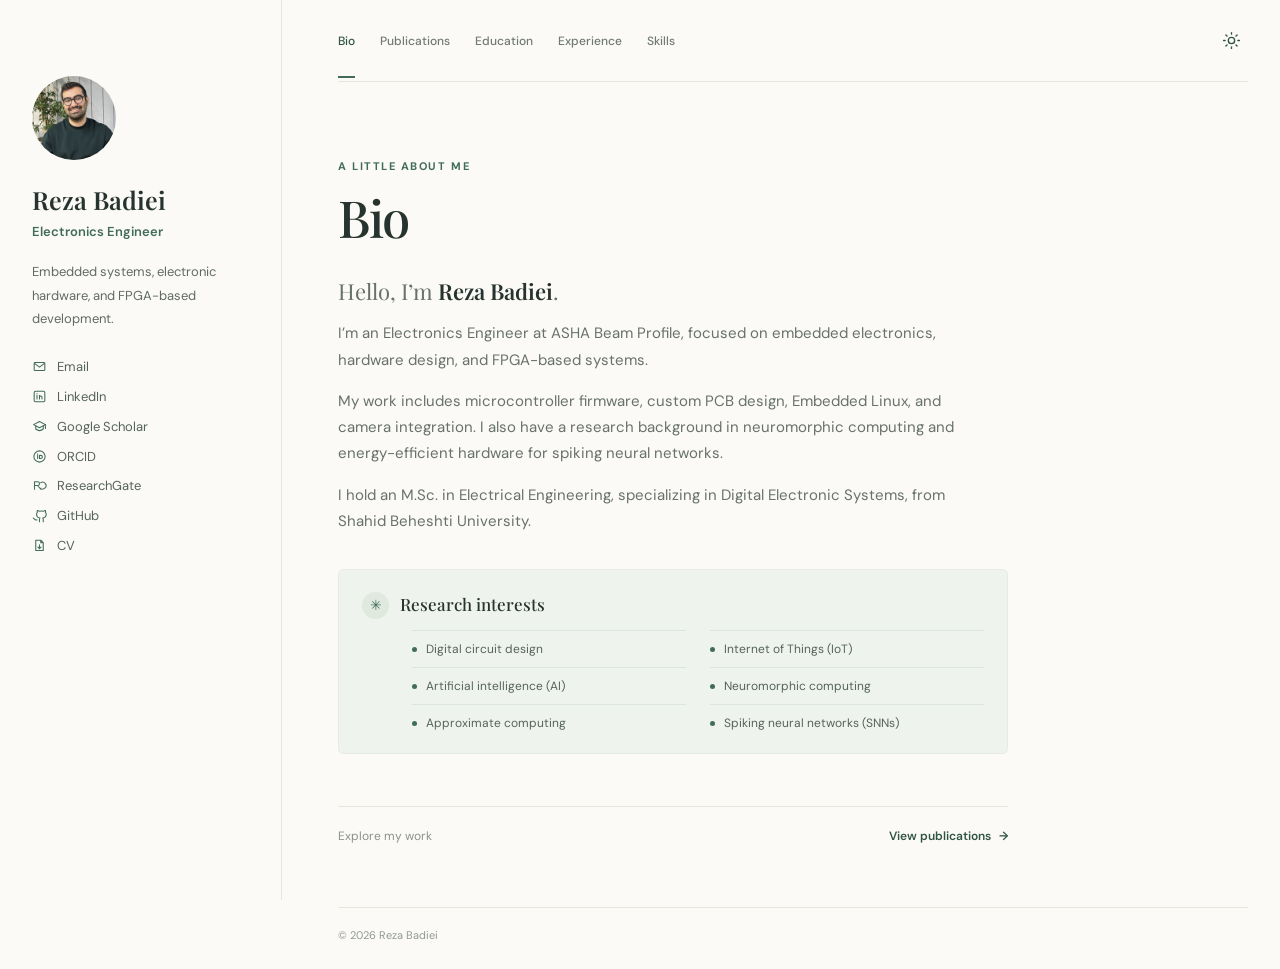
==== index.html @ c8e08eb1 "Build personal academic portfolio website" ====
<!doctype html>
<html lang="en">
<head>
  <meta charset="utf-8">
  <meta name="viewport" content="width=device-width, initial-scale=1">
  <meta name="description" content="The personal website of Reza Badiei.">
  <title>Bio — Reza Badiei</title>
  <link rel="stylesheet" href="assets/css/site.css">
  <script src="assets/js/profile.js" defer></script>
  <script src="assets/js/theme-toggle.js" defer></script>
</head>
<body>
  <div class="site-shell">
    <site-profile class="profile" role="complementary" aria-label="Profile"></site-profile>

    <main class="main-column">
      <header class="mobile-header"><a href="index.html">Reza Badiei</a></header>
      <div class="nav-row"><nav class="site-nav" aria-label="Main navigation">
        <a class="active" aria-current="page" href="index.html">Bio</a>
        <a href="publications.html">Publications</a>
        <a href="education.html">Education</a>
        <a href="experience.html">Experience</a>
        <a href="skills.html">Skills</a>
        
      </nav><theme-toggle class="theme-toggle"></theme-toggle></div>
      <article class="page-content">
        <p class="eyebrow">A little about me</p>
        <h1>Bio</h1>
        <p class="intro">Hello, I’m <strong>Reza Badiei</strong>.</p>
        <p>I’m an Electronics Engineer at ASHA Beam Profile, focused on embedded electronics, hardware design, and FPGA-based systems.</p>
        <p>My work includes microcontroller firmware, custom PCB design, Embedded Linux, and camera integration. I also have a research background in neuromorphic computing and energy-efficient hardware for spiking neural networks.</p>
        <p>I hold an M.Sc. in Electrical Engineering, specializing in Digital Electronic Systems, from Shahid Beheshti University.</p>
        <section class="research-card" aria-labelledby="research-interests-heading">
          <div class="research-card-heading">
            <span class="research-mark" aria-hidden="true">✳</span>
            <h2 id="research-interests-heading">Research interests</h2>
          </div>
          <ul class="research-interest-list">
            <li>Digital circuit design</li>
            <li>Internet of Things (IoT)</li>
            <li>Artificial intelligence (AI)</li>
            <li>Neuromorphic computing</li>
            <li>Approximate computing</li> 
            <li>Spiking neural networks (SNNs)</li>
          </ul>
        </section>
        <div class="page-next"><span>Explore my work</span><a href="publications.html">View publications <span aria-hidden="true">→</span></a></div>
      </article>
      <footer class="site-footer">© <span id="year">2026</span> Reza Badiei</footer>
    </main>
  </div>
</body>
</html>
---- assets/css/site.css ----
@import url('https://fonts.googleapis.com/css2?family=DM+Sans:wght@400;500;600;700&family=Playfair+Display:wght@500;600&display=swap');

:root {
  color-scheme: light;
  --ink: #26332e;
  --muted: #77817b;
  --accent: #426c5a;
  --accent-dark: #315544;
  --paper: #fbfaf7;
  --line: #e8e7df;
  --soft-green: #eff3ed;
}

:root[data-theme="dark"] {
  color-scheme: dark;
  --ink: #e5eae6;
  --muted: #a5b0a8;
  --accent: #a4c4ad;
  --accent-dark: #c0d8c7;
  --paper: #171c19;
  --line: #303a33;
  --soft-green: #222c25;
}

* { box-sizing: border-box; }
html { min-width: 320px; background: var(--paper); }
body { margin: 0; color: var(--ink); font-family: 'DM Sans', sans-serif; font-size: 15px; line-height: 1.75; }
a { color: inherit; text-decoration: none; }
a:focus-visible { outline: 3px solid #9fb6a5; outline-offset: 4px; border-radius: 3px; }
.site-shell { position: relative; width: min(1440px, calc(100% - 64px)); min-height: 100vh; margin: 0 auto; display: grid; grid-template-columns: 250px minmax(0, 1fr); gap: 56px; }
.profile { align-self: start; position: sticky; top: 0; padding: 76px 0 36px; min-height: 100vh; border-right: 1px solid var(--line); padding-right: 32px; }
.portrait { width: 84px; height: 84px; display: grid; place-items: center; overflow: hidden; margin-bottom: 24px; border-radius: 50%; background: #e5ebe2; color: var(--accent-dark); font-family: 'Playfair Display', serif; font-size: 25px; letter-spacing: .04em; }
.portrait img { display: block; width: 100%; height: 100%; object-fit: cover; object-position: center 70%; transform: scale(1.12); }
.profile-name { display: block; font-family: 'Playfair Display', serif; font-size: 25px; font-weight: 600; line-height: 1.3; }
.profile-role { margin: 4px 0 17px; color: var(--accent); font-size: 13px; font-weight: 600; }
.profile-bio { max-width: 200px; margin: 0; color: #606b64; font-size: 13px; line-height: 1.8; }
.profile-links { display: grid; gap: 7px; margin-top: 26px; }
.profile-links a { width: fit-content; color: #55635b; font-size: 13px; transition: color .18s ease; }
.profile-links a:hover { color: var(--accent); }
.profile-links span { display: inline-block; width: 22px; color: var(--accent); }
.profile-links .cv-download { display: block; color: #55635b; font-weight: 400; }
.profile-links .cv-download:hover { color: var(--accent); }
.profile-links .author-icon svg { width: 15px; height: 15px; vertical-align: -3px; fill: none; stroke: currentColor; stroke-linecap: round; stroke-linejoin: round; stroke-width: 1.7; }
.profile-links .orcid-icon svg { width: 16px; height: 16px; stroke-width: 1.5; }
.profile-links .profile-location { width: fit-content; margin: 0; padding: 0; border: 0; color: #55635b; font-size: 13px; line-height: 1.75; }
.main-column { position: relative; min-width: 0; display: flex; flex-direction: column; }
.mobile-header { display: none; }
.nav-row { display: flex; align-items: stretch; gap: 16px; min-height: 81px; border-bottom: 1px solid var(--line); }
.site-nav { display: flex; flex: 1 1 auto; min-width: 0; flex-wrap: wrap; align-items: center; gap: 0 25px; min-height: 81px; }
.theme-toggle { display: flex; flex: 0 0 auto; align-self: center; margin: 0; }
.theme-icon-button { display: grid; width: 34px; height: 34px; place-items: center; padding: 0; border: 0; border-radius: 50%; background: transparent; color: var(--accent-dark); cursor: pointer; transition: background .18s ease, color .18s ease; }
.theme-icon-button:hover { background: var(--soft-green); }
.theme-icon-button:focus-visible { outline: 2px solid var(--accent); outline-offset: 2px; }
#theme-icon svg { display: block; width: 19px; height: 19px; fill: none; stroke: currentColor; stroke-linecap: round; stroke-linejoin: round; stroke-width: 1.7; }
#theme-icon .theme-moon { display: none; }
html[data-theme="dark"] #theme-icon .theme-sun { display: none; }
html[data-theme="dark"] #theme-icon .theme-moon { display: block; }
.site-nav a { position: relative; padding: 27px 0 25px; color: #707973; font-size: 12px; font-weight: 500; transition: color .18s ease; }
.site-nav a:hover, .site-nav a.active { color: var(--accent-dark); }
.site-nav a.active::after { position: absolute; right: 0; bottom: -1px; left: 0; height: 2px; background: var(--accent); content: ''; }
.page-content { flex: 1; padding: 75px 0 60px; max-width: 670px; }
.eyebrow { margin: 0 0 11px; color: var(--accent); font-size: 11px; font-weight: 700; letter-spacing: .14em; text-transform: uppercase; }
h1, h2, p { margin-top: 0; }
h1 { margin-bottom: 28px; font-family: 'Playfair Display', Georgia, serif; font-size: clamp(39px, 5vw, 51px); font-weight: 500; letter-spacing: -.035em; line-height: 1.18; }
.intro { margin-bottom: 12px; color: #38443e; font-family: 'Playfair Display', Georgia, serif; font-size: 22px; line-height: 1.5; }
.page-content > p:not(.eyebrow) { max-width: 620px; color: #68716c; }
.page-content strong { color: var(--ink); font-weight: 600; }
.research-card { margin-top: 35px; padding: 20px 23px 12px; border: 1px solid #e7ebe3; border-radius: 5px; background: var(--soft-green); }
.research-card-heading { display: flex; align-items: center; gap: 11px; margin-bottom: 10px; }
.research-mark { display: grid; flex: 0 0 27px; width: 27px; height: 27px; place-items: center; border-radius: 50%; background: #dfe9dd; color: var(--accent); font-size: 14px; }
.research-card-heading h2 { margin: 0; font-family: 'Playfair Display', Georgia, serif; font-size: 17px; font-weight: 500; }
.research-interest-list { display: grid; grid-template-columns: repeat(2, minmax(0, 1fr)); column-gap: 24px; margin: 0; padding: 0 0 0 50px; list-style: none; }
.research-interest-list li { position: relative; padding: 9px 0 9px 14px; border-top: 1px solid #dce5db; color: #55635a; font-size: 12px; line-height: 1.5; }
.research-interest-list li::before { position: absolute; top: 16px; left: 0; width: 5px; height: 5px; border-radius: 50%; background: var(--accent); content: ''; }
.page-next { display: flex; justify-content: space-between; align-items: center; gap: 15px; margin-top: 52px; padding-top: 19px; border-top: 1px solid var(--line); color: #8a918c; font-size: 12px; }
.page-next a { color: var(--accent-dark); font-weight: 600; }
.page-next a span { padding-left: 5px; }
.page-lede { margin: -13px 0 0; font-size: 15px; }
.empty-state { margin-top: 42px; padding: 29px 28px; border: 1px solid var(--line); border-radius: 5px; background: rgba(255,255,255,.45); }
.empty-mark { color: var(--accent); font-size: 18px; }
.empty-state h2 { margin: 12px 0 4px; font-family: 'Playfair Display', Georgia, serif; font-size: 20px; font-weight: 500; }
.empty-state p { margin: 0; color: var(--muted); font-size: 13px; }
.education-list { margin: 37px 0 0; padding: 0; list-style: none; border-top: 1px solid var(--line); }
.education-entry { padding: 23px 0 25px; border-bottom: 1px solid var(--line); }
.education-meta { margin-bottom: 6px; color: var(--accent); font-size: 11px; font-weight: 700; }
.education-entry h2 { margin: 0 0 4px; font-family: 'Playfair Display', Georgia, serif; font-size: 19px; font-weight: 500; line-height: 1.45; }
.education-institution { margin: 0; color: #68716c; font-size: 13px; }
.education-institution span { margin: 0 4px; color: #a8afa8; }
.education-thesis { margin-top: 14px; padding: 13px 15px; border-left: 2px solid #b7c8b8; background: var(--soft-green); }
.education-thesis > span { display: block; margin-bottom: 4px; color: var(--accent); font-size: 10px; font-weight: 700; letter-spacing: .08em; text-transform: uppercase; }
.education-thesis p { margin: 0; color: #59665e; font-size: 12px; line-height: 1.65; }
.education-thesis .education-supervisor { margin-top: 5px; color: #818a83; font-size: 11px; }
.experience-group { margin-top: 37px; }
.experience-group-title { margin: 0 0 5px; color: var(--accent); font-size: 11px; font-weight: 700; letter-spacing: .12em; text-transform: uppercase; }
.experience-list { margin: 0; padding: 0; list-style: none; border-top: 1px solid var(--line); }
.experience-entry { padding: 21px 0 23px; border-bottom: 1px solid var(--line); }
.experience-meta { margin-bottom: 5px; color: #858f87; font-size: 11px; }
.experience-entry h3 { margin: 0 0 3px; font-family: 'Playfair Display', Georgia, serif; font-size: 18px; font-weight: 500; line-height: 1.45; }
.experience-organization { margin: 0 0 7px; color: #505d54; font-size: 12px; font-weight: 600; }
.experience-organization span { margin: 0 4px; color: #a8afa8; }
.experience-description { max-width: 620px; margin: 0; color: #77817b; font-size: 12px; line-height: 1.7; }
.skill-groups { margin-top: 34px; border-top: 1px solid var(--line); }
.skill-group { display: grid; grid-template-columns: minmax(145px, .85fr) minmax(0, 2fr); gap: 22px; padding: 21px 0 22px; border-bottom: 1px solid var(--line); }
.skill-group > h2 { margin: 0; font-family: 'Playfair Display', Georgia, serif; font-size: 17px; font-weight: 500; line-height: 1.5; }
.skill-details p { margin: 0 0 8px; color: #77817b; font-size: 12px; line-height: 1.7; }
.skill-details p:last-child { margin-bottom: 0; }
.skill-details strong { margin-right: 5px; color: #505d54; font-size: 11px; font-weight: 700; }
.publication-list { margin: 37px 0 0; padding: 0; list-style: none; border-top: 1px solid var(--line); }
.publication { padding: 24px 0 26px; border-bottom: 1px solid var(--line); }
.publication-meta { display: flex; align-items: center; gap: 11px; margin-bottom: 10px; color: #89918b; font-size: 11px; }
.publication-type { color: var(--accent); font-weight: 700; }
.publication-type::after { margin-left: 11px; color: #c6cbc5; content: '·'; }
.publication h2 { max-width: 620px; margin: 0 0 8px; font-family: 'Playfair Display', Georgia, serif; font-size: 19px; font-weight: 500; line-height: 1.45; }
.publication-authors { margin: 0 0 5px; color: #515d55; font-size: 13px; }
.publication-venue { margin: 0 0 9px; color: #77817b; font-size: 12px; line-height: 1.65; }
.publication-actions { display: flex; flex-wrap: wrap; align-items: center; gap: 10px 19px; }
.publication-doi { display: inline-flex; gap: 6px; align-items: center; color: var(--accent-dark); font-size: 11px; font-weight: 600; overflow-wrap: anywhere; }
.publication-doi:hover { text-decoration: underline; text-underline-offset: 3px; }
.publication-doi span { font-size: 12px; }
.publication-download { display: inline-flex; align-items: center; gap: 5px; color: #64736a; font-size: 11px; font-weight: 600; }
.publication-download:hover { color: var(--accent-dark); }
.publication-download svg { width: 15px; height: 15px; fill: none; stroke: currentColor; stroke-linecap: round; stroke-linejoin: round; stroke-width: 1.6; }
.site-footer { padding: 18px 0 24px; border-top: 1px solid var(--line); color: #929993; font-size: 11px; }

html[data-theme="dark"] .portrait { background: #2a382e; }
html[data-theme="dark"] .profile-bio,
html[data-theme="dark"] .page-content > p:not(.eyebrow),
html[data-theme="dark"] .education-institution,
html[data-theme="dark"] .education-thesis p,
html[data-theme="dark"] .experience-description,
html[data-theme="dark"] .publication-venue { color: #b2bdb5; }
html[data-theme="dark"] .profile-links a,
html[data-theme="dark"] .profile-links .profile-location,
html[data-theme="dark"] .education-thesis .education-supervisor,
html[data-theme="dark"] .experience-organization,
html[data-theme="dark"] .publication-authors,
html[data-theme="dark"] .skill-details strong { color: #c3cdc5; }
html[data-theme="dark"] .site-nav a { color: #aab4ac; }
html[data-theme="dark"] .intro { color: #d0d8d1; }
html[data-theme="dark"] .research-card { border-color: #364239; }
html[data-theme="dark"] .research-mark { background: #344438; }
html[data-theme="dark"] .research-interest-list li { border-color: #364239; color: #c3cdc5; }
html[data-theme="dark"] .page-next { color: #a2ada5; }
html[data-theme="dark"] .empty-state { background: #1d2420; }
html[data-theme="dark"] .education-institution span,
html[data-theme="dark"] .experience-organization span,
html[data-theme="dark"] .publication-type::after { color: #758078; }
html[data-theme="dark"] .education-thesis { border-left-color: #77927e; }
html[data-theme="dark"] .experience-meta,
html[data-theme="dark"] .skill-details p,
html[data-theme="dark"] .publication-meta,
html[data-theme="dark"] .publication-download,
html[data-theme="dark"] .site-footer { color: #9ca89f; }
html[data-theme="dark"] .skill-details strong { color: #d2dbd4; }

@media (max-width: 900px) {
  .site-shell { width: min(760px, calc(100% - 48px)); grid-template-columns: 205px minmax(0, 1fr); gap: 34px; }
  .profile { padding-right: 24px; }
  .site-nav { gap: 0 16px; }
  .site-nav a { font-size: 11px; }
}
@media (max-width: 650px) {
  .site-shell { width: min(520px, calc(100% - 40px)); display: flex; flex-direction: column; gap: 0; }
  .profile { position: static; min-height: auto; padding: 26px 0 23px; border-top: 1px solid var(--line); border-right: 0; }
  .portrait { width: 56px; height: 56px; float: left; margin: 0 14px 10px 0; font-size: 19px; }
  .profile-name { padding-top: 3px; font-size: 20px; }
  .profile-role { margin: 2px 0 9px; }
  .profile-bio { max-width: 100%; clear: both; padding-top: 5px; }
  .profile-links { display: flex; flex-wrap: wrap; gap: 4px 17px; margin-top: 13px; }
  .profile-links span { width: 17px; }
  .main-column { display: contents; }
  .mobile-header { display: block; order: 0; padding: 19px 0 16px; border-bottom: 1px solid var(--line); font-family: 'Playfair Display', serif; font-size: 19px; font-weight: 600; }
  .nav-row { order: 1; min-height: 0; gap: 8px; }
  .site-nav { min-height: auto; gap: 0 19px; padding: 0; overflow-x: auto; flex-wrap: nowrap; scrollbar-width: none; }
  .site-nav::-webkit-scrollbar { display: none; }
  .site-nav a { flex: 0 0 auto; padding: 14px 0 12px; font-size: 11px; }
  .page-content { order: 2; padding: 47px 0 48px; }
  .skill-group { grid-template-columns: 1fr; gap: 8px; }
  .profile { order: 3; }
  .site-footer { order: 4; }
  h1 { margin-bottom: 22px; }
}
@media (max-width: 420px) { .research-interest-list { grid-template-columns: 1fr; } }
@media (prefers-reduced-motion: reduce) { *, *::before, *::after { scroll-behavior: auto !important; transition-duration: .01ms !important; } }
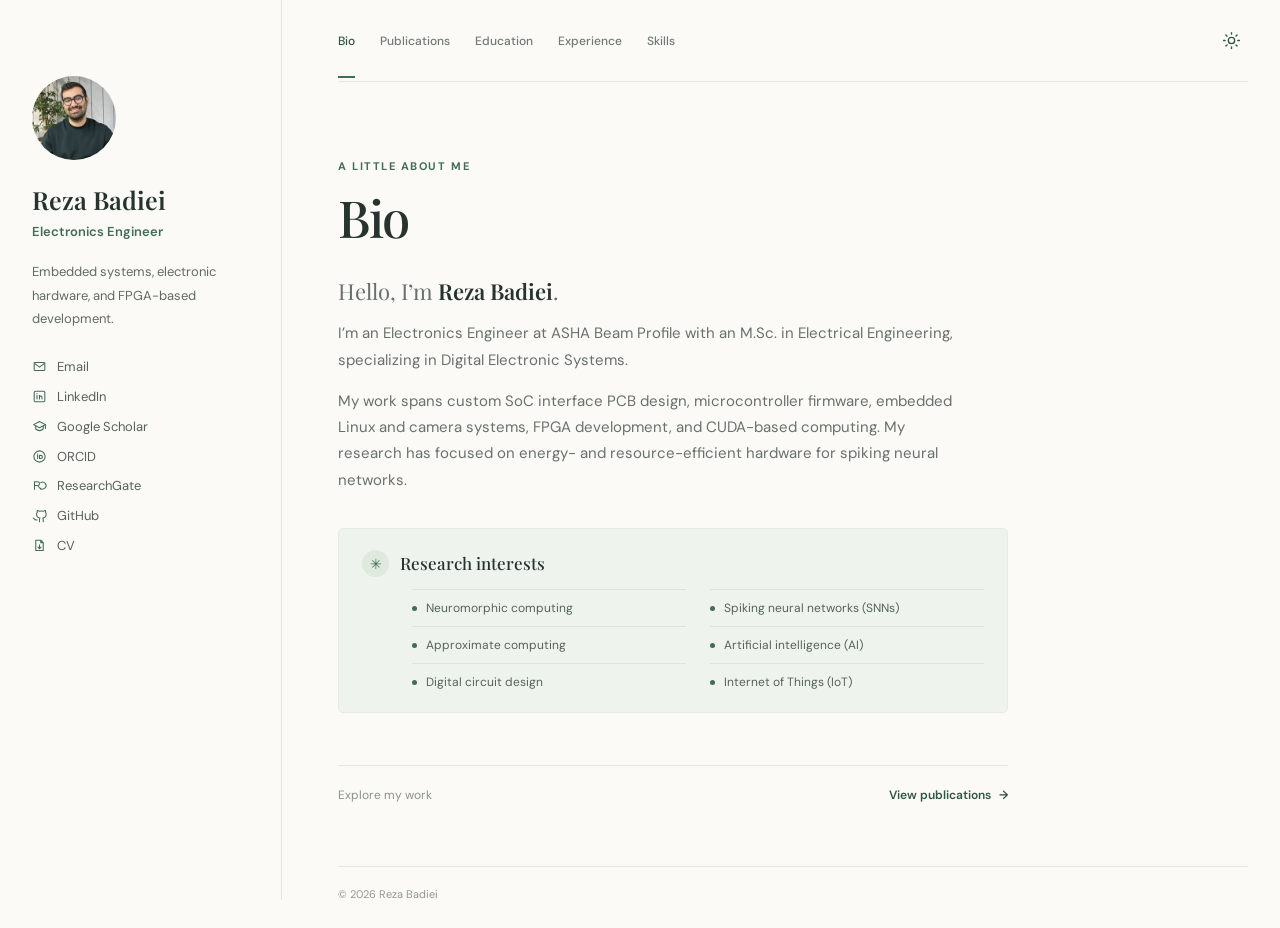
==== commit 9f556481: "Update CV and align portfolio pages" ====
--- a/index.html
+++ b/index.html
@@ -27,21 +27,20 @@
         <p class="eyebrow">A little about me</p>
         <h1>Bio</h1>
         <p class="intro">Hello, I’m <strong>Reza Badiei</strong>.</p>
-        <p>I’m an Electronics Engineer at ASHA Beam Profile, focused on embedded electronics, hardware design, and FPGA-based systems.</p>
-        <p>My work includes microcontroller firmware, custom PCB design, Embedded Linux, and camera integration. I also have a research background in neuromorphic computing and energy-efficient hardware for spiking neural networks.</p>
-        <p>I hold an M.Sc. in Electrical Engineering, specializing in Digital Electronic Systems, from Shahid Beheshti University.</p>
+        <p>I’m an Electronics Engineer at ASHA Beam Profile with an M.Sc. in Electrical Engineering, specializing in Digital Electronic Systems.</p>
+        <p>My work spans custom SoC interface PCB design, microcontroller firmware, embedded Linux and camera systems, FPGA development, and CUDA-based computing. My research has focused on energy- and resource-efficient hardware for spiking neural networks.</p>
         <section class="research-card" aria-labelledby="research-interests-heading">
           <div class="research-card-heading">
             <span class="research-mark" aria-hidden="true">✳</span>
             <h2 id="research-interests-heading">Research interests</h2>
           </div>
           <ul class="research-interest-list">
+            <li>Neuromorphic computing</li>
+            <li>Spiking neural networks (SNNs)</li>
+            <li>Approximate computing</li>
+            <li>Artificial intelligence (AI)</li>
             <li>Digital circuit design</li>
             <li>Internet of Things (IoT)</li>
-            <li>Artificial intelligence (AI)</li>
-            <li>Neuromorphic computing</li>
-            <li>Approximate computing</li> 
-            <li>Spiking neural networks (SNNs)</li>
           </ul>
         </section>
         <div class="page-next"><span>Explore my work</span><a href="publications.html">View publications <span aria-hidden="true">→</span></a></div>
--- a/assets/css/site.css
+++ b/assets/css/site.css
@@ -99,6 +99,8 @@
 .experience-organization { margin: 0 0 7px; color: #505d54; font-size: 12px; font-weight: 600; }
 .experience-organization span { margin: 0 4px; color: #a8afa8; }
 .experience-description { max-width: 620px; margin: 0; color: #77817b; font-size: 12px; line-height: 1.7; }
+.experience-highlights { max-width: 620px; margin: 10px 0 0; padding-left: 18px; color: var(--muted); font-size: 12px; line-height: 1.7; }
+.experience-highlights li { margin-bottom: 5px; padding-left: 2px; }
 .skill-groups { margin-top: 34px; border-top: 1px solid var(--line); }
 .skill-group { display: grid; grid-template-columns: minmax(145px, .85fr) minmax(0, 2fr); gap: 22px; padding: 21px 0 22px; border-bottom: 1px solid var(--line); }
 .skill-group > h2 { margin: 0; font-family: 'Playfair Display', Georgia, serif; font-size: 17px; font-weight: 500; line-height: 1.5; }
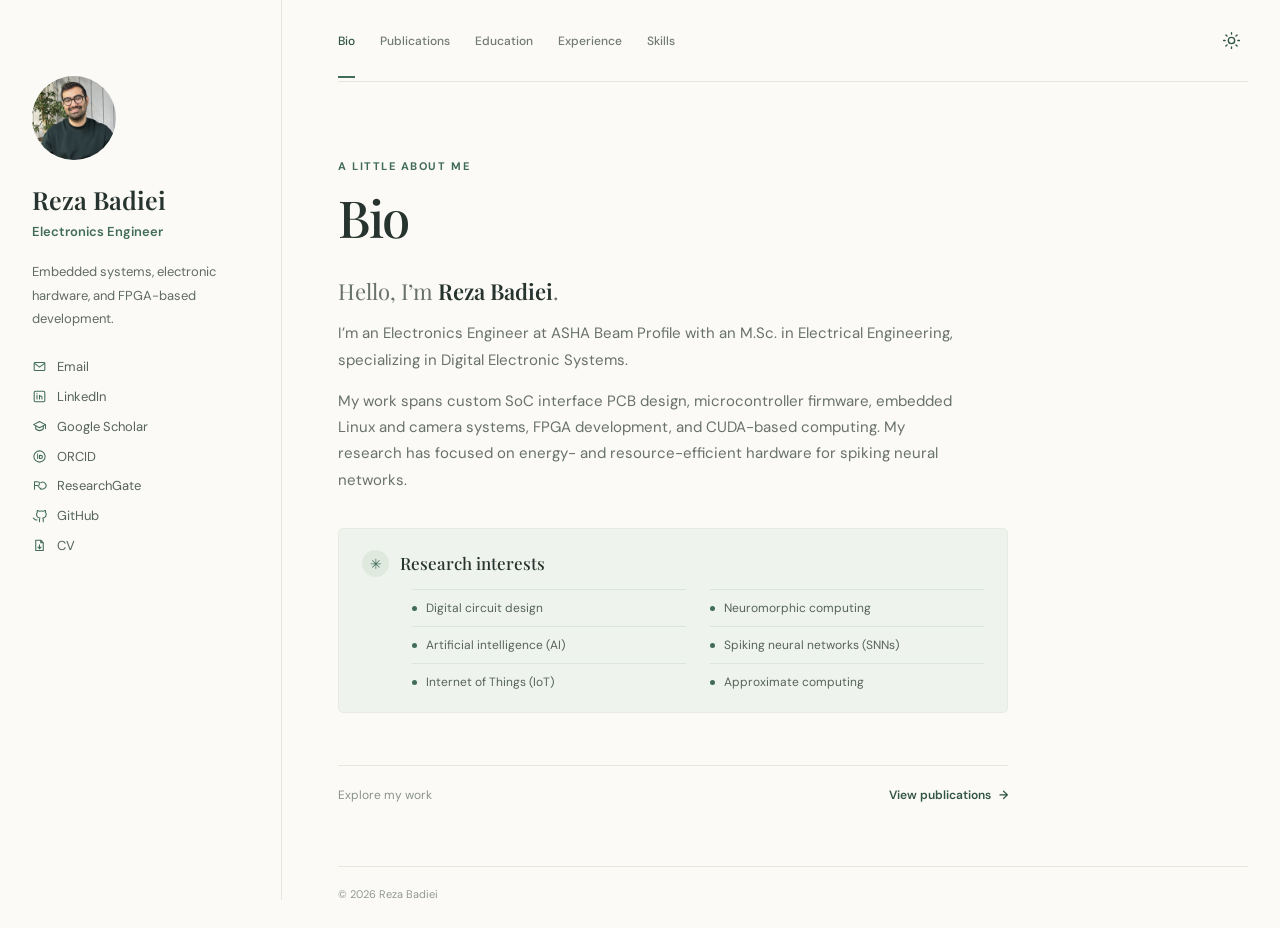
==== commit 42f135f2: "Reorder research interests on bio page" ====
--- a/index.html
+++ b/index.html
@@ -35,12 +35,12 @@
             <h2 id="research-interests-heading">Research interests</h2>
           </div>
           <ul class="research-interest-list">
+            <li>Digital circuit design</li>
             <li>Neuromorphic computing</li>
+            <li>Artificial intelligence (AI)</li>
             <li>Spiking neural networks (SNNs)</li>
+            <li>Internet of Things (IoT)</li>
             <li>Approximate computing</li>
-            <li>Artificial intelligence (AI)</li>
-            <li>Digital circuit design</li>
-            <li>Internet of Things (IoT)</li>
           </ul>
         </section>
         <div class="page-next"><span>Explore my work</span><a href="publications.html">View publications <span aria-hidden="true">→</span></a></div>
--- a/assets/css/site.css
+++ b/assets/css/site.css
@@ -94,13 +94,14 @@
 .experience-group-title { margin: 0 0 5px; color: var(--accent); font-size: 11px; font-weight: 700; letter-spacing: .12em; text-transform: uppercase; }
 .experience-list { margin: 0; padding: 0; list-style: none; border-top: 1px solid var(--line); }
 .experience-entry { padding: 21px 0 23px; border-bottom: 1px solid var(--line); }
-.experience-meta { margin-bottom: 5px; color: #858f87; font-size: 11px; }
-.experience-entry h3 { margin: 0 0 3px; font-family: 'Playfair Display', Georgia, serif; font-size: 18px; font-weight: 500; line-height: 1.45; }
-.experience-organization { margin: 0 0 7px; color: #505d54; font-size: 12px; font-weight: 600; }
+.experience-meta { margin-bottom: 5px; color: #858f87; font-size: 12px; }
+.experience-entry h3 { margin: 0 0 3px; font-family: 'DM Sans', sans-serif; font-size: 20px; font-weight: 700; letter-spacing: -.02em; line-height: 1.4; }
+.experience-organization { margin: 0 0 10px; color: #505d54; font-size: 14px; font-weight: 600; }
 .experience-organization span { margin: 0 4px; color: #a8afa8; }
-.experience-description { max-width: 620px; margin: 0; color: #77817b; font-size: 12px; line-height: 1.7; }
-.experience-highlights { max-width: 620px; margin: 10px 0 0; padding-left: 18px; color: var(--muted); font-size: 12px; line-height: 1.7; }
-.experience-highlights li { margin-bottom: 5px; padding-left: 2px; }
+.experience-description { max-width: 620px; margin: 0; color: #606b64; font-size: 14px; line-height: 1.75; }
+.experience-highlights { max-width: 620px; margin: 11px 0 0; padding-left: 21px; color: #606b64; font-size: 14px; line-height: 1.75; }
+.experience-highlights li { margin-bottom: 7px; padding-left: 3px; }
+.experience-highlights li::marker { color: var(--accent); }
 .skill-groups { margin-top: 34px; border-top: 1px solid var(--line); }
 .skill-group { display: grid; grid-template-columns: minmax(145px, .85fr) minmax(0, 2fr); gap: 22px; padding: 21px 0 22px; border-bottom: 1px solid var(--line); }
 .skill-group > h2 { margin: 0; font-family: 'Playfair Display', Georgia, serif; font-size: 17px; font-weight: 500; line-height: 1.5; }
@@ -130,6 +131,7 @@
 html[data-theme="dark"] .education-institution,
 html[data-theme="dark"] .education-thesis p,
 html[data-theme="dark"] .experience-description,
+html[data-theme="dark"] .experience-highlights,
 html[data-theme="dark"] .publication-venue { color: #b2bdb5; }
 html[data-theme="dark"] .profile-links a,
 html[data-theme="dark"] .profile-links .profile-location,
